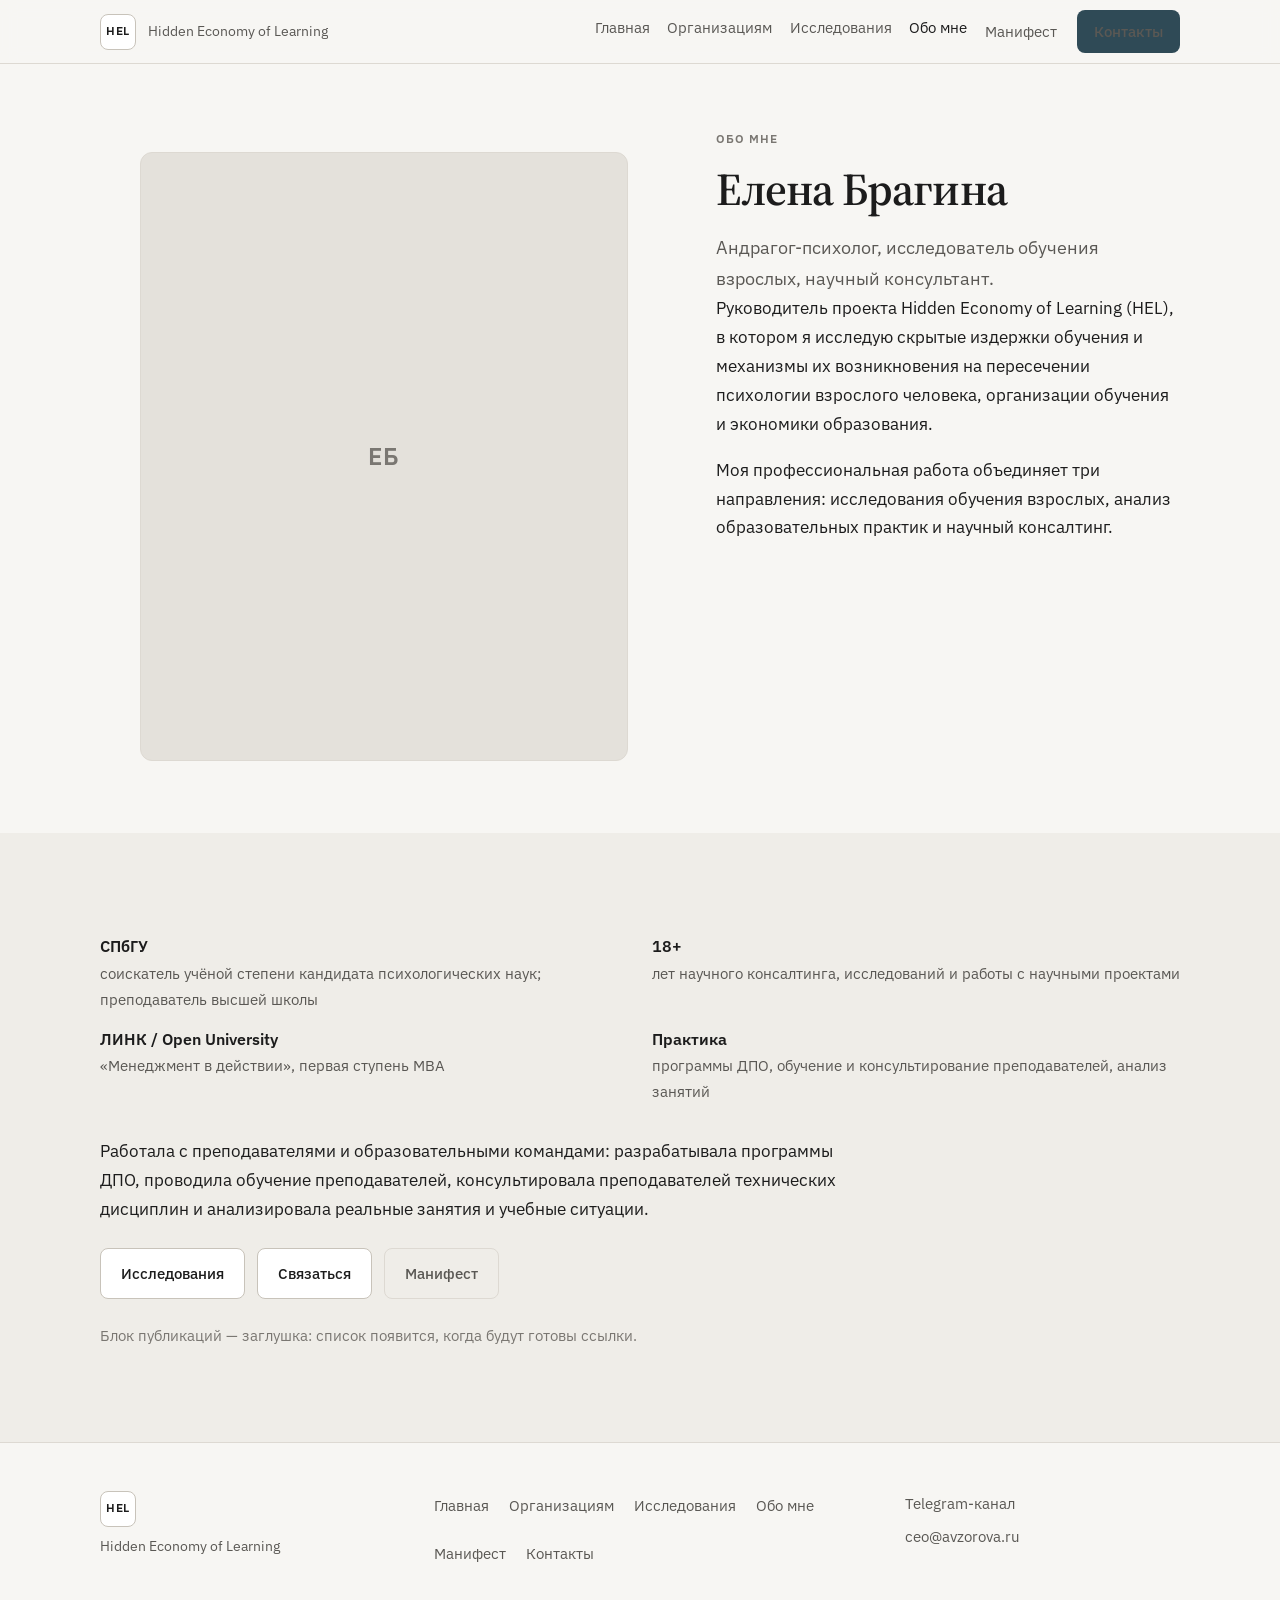
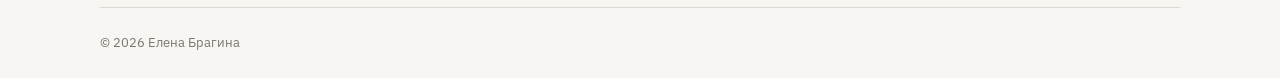
==== about/index.html @ edc0d427 "Add files via upload" ====
<!DOCTYPE html>
<html lang="ru">
<head>
  <meta charset="UTF-8">
  <meta name="viewport" content="width=device-width, initial-scale=1.0">
  <title>Обо мне | Елена Брагина</title>
  <meta name="description" content="Елена Брагина — андрагог-психолог, исследователь обучения взрослых, научный консультант.">
  <link rel="icon" href="../assets/images/favicon.svg" type="image/svg+xml">
  <link rel="preconnect" href="https://fonts.googleapis.com">
  <link rel="preconnect" href="https://fonts.gstatic.com" crossorigin>
  <link href="https://fonts.googleapis.com/css2?family=IBM+Plex+Sans:wght@400;500;600&family=Source+Serif+4:opsz,wght@8..60,400;8..60,600&display=swap" rel="stylesheet">
  <link rel="stylesheet" href="../assets/css/styles.css">
</head>
<body>
  <a class="skip-link" href="#main">Перейти к содержанию</a>
  <header class="site-header">
    <div class="container header-inner">
      <a class="logo" href="../"><span class="logo-mark">HEL</span><span class="logo-text">Hidden Economy of Learning</span></a>
      <button class="nav-toggle" type="button" aria-expanded="false" aria-controls="site-nav" aria-label="Открыть меню"><span></span><span></span></button>
      <nav class="site-nav" id="site-nav" aria-label="Основное меню">
        <ul>
          <li><a href="../">Главная</a></li>
          <li><a href="../organizations/">Организациям</a></li>
          <li><a href="../research/">Исследования</a></li>
          <li><a class="is-active" href="./" aria-current="page">Обо мне</a></li>
          <li><a href="../manifesto/">Манифест</a></li>
        </ul>
        <a class="btn btn-primary btn-sm nav-cta" href="../contact/">Контакты</a>
      </nav>
    </div>
  </header>

  <main id="main">
    <section class="section page-hero">
      <div class="container two-col">
        <figure class="photo-placeholder" aria-label="Фотография — заглушка">ЕБ</figure>
        <div>
          <p class="eyebrow">Обо мне</p>
          <h1>Елена Брагина</h1>
          <p class="lead">Андрагог-психолог, исследователь обучения взрослых, научный консультант.</p>
          <p>
            Руководитель проекта Hidden Economy of Learning (HEL), в котором я исследую скрытые издержки обучения и механизмы их возникновения на пересечении психологии взрослого человека, организации обучения и экономики образования.
          </p>
          <p>
            Моя профессиональная работа объединяет три направления: исследования обучения взрослых, анализ образовательных практик и научный консалтинг.
          </p>
        </div>
      </div>
    </section>

    <section class="section section-alt">
      <div class="container">
        <ul class="stat-list">
          <li><strong>СПбГУ</strong> соискатель учёной степени кандидата психологических наук; преподаватель высшей школы</li>
          <li><strong>18+</strong> лет научного консалтинга, исследований и работы с научными проектами</li>
          <li><strong>ЛИНК / Open University</strong> «Менеджмент в действии», первая ступень MBA</li>
          <li><strong>Практика</strong> программы ДПО, обучение и консультирование преподавателей, анализ занятий</li>
        </ul>
        <div class="prose-wide" style="margin-top: 2rem;">
          <p>
            Работала с преподавателями и образовательными командами: разрабатывала программы ДПО, проводила обучение преподавателей, консультировала преподавателей технических дисциплин и анализировала реальные занятия и учебные ситуации.
          </p>
        </div>
        <div class="actions" id="publications">
          <a class="btn btn-secondary" href="../research/">Исследования</a>
          <a class="btn btn-secondary" href="../contact/">Связаться</a>
          <a class="btn btn-ghost" href="../manifesto/">Манифест</a>
        </div>
        <p style="margin-top: 1.5rem; color: var(--text-soft); font-size: 0.95rem;">
          Блок публикаций — заглушка: список появится, когда будут готовы ссылки.
        </p>
      </div>
    </section>
  </main>

  <footer class="site-footer">
    <div class="container footer-grid">
      <div class="footer-brand"><span class="logo-mark">HEL</span><p>Hidden Economy of Learning</p></div>
      <nav aria-label="Навигация в подвале">
        <ul class="footer-links">
          <li><a href="../">Главная</a></li>
          <li><a href="../organizations/">Организациям</a></li>
          <li><a href="../research/">Исследования</a></li>
          <li><a href="./">Обо мне</a></li>
          <li><a href="../manifesto/">Манифест</a></li>
          <li><a href="../contact/">Контакты</a></li>
        </ul>
      </nav>
      <div class="footer-contacts">
        <a href="https://t.me/resistentia_life" target="_blank" rel="noopener noreferrer">Telegram-канал</a>
        <a href="mailto:ceo@avzorova.ru">ceo@avzorova.ru</a>
      </div>
    </div>
    <div class="container footer-bottom"><p>© 2026 Елена Брагина</p></div>
  </footer>
  <script src="../assets/js/main.js"></script>
</body>
</html>
---- assets/css/styles.css ----
/* HEL — prototype v2
   Calm intellectual style, medium complexity */

:root {
  --bg: #f7f6f3;
  --bg-alt: #efede8;
  --bg-soft: #eceae4;
  --surface: #ffffff;
  --text: #1c1c1c;
  --text-muted: #5a5854;
  --text-soft: #7a7772;
  --border: #ddd9d2;
  --border-strong: #c8c3ba;
  --accent: #2f4a56;
  --accent-hover: #243a44;
  --accent-soft: rgba(47, 74, 86, 0.08);
  --shadow: 0 1px 2px rgba(28, 28, 28, 0.04), 0 8px 24px rgba(28, 28, 28, 0.06);
  --radius: 12px;
  --radius-sm: 8px;
  --max-width: 1080px;
  --text-width: 42rem;
  --header-height: 64px;
  --font-sans: "IBM Plex Sans", system-ui, sans-serif;
  --font-serif: "Source Serif 4", Georgia, serif;
}

*, *::before, *::after { box-sizing: border-box; }

html {
  scroll-behavior: smooth;
  scroll-padding-top: calc(var(--header-height) + 16px);
}

body {
  margin: 0;
  font-family: var(--font-sans);
  font-size: 1.0625rem;
  line-height: 1.7;
  color: var(--text);
  background: var(--bg);
  -webkit-font-smoothing: antialiased;
}

img, svg { display: block; max-width: 100%; }

a {
  color: var(--accent);
  text-decoration-thickness: 1px;
  text-underline-offset: 0.15em;
}

a:hover { color: var(--accent-hover); }

h1, h2, h3, h4 {
  font-family: var(--font-serif);
  font-weight: 600;
  line-height: 1.25;
  letter-spacing: -0.02em;
  margin: 0 0 0.85rem;
}

h1 { font-size: clamp(2rem, 4.2vw, 2.85rem); }
h2 { font-size: clamp(1.45rem, 2.8vw, 1.9rem); }
h3 { font-size: 1.2rem; font-family: var(--font-sans); font-weight: 600; }
h4 { font-size: 1.05rem; font-family: var(--font-sans); font-weight: 600; }

p { margin: 0 0 1.05rem; }
ul, ol { margin: 0 0 1.25rem; padding-left: 1.25rem; }
li { margin-bottom: 0.45rem; }
li:last-child { margin-bottom: 0; }

.container {
  width: min(100% - 2rem, var(--max-width));
  margin-inline: auto;
}

.prose { max-width: var(--text-width); }
.prose-wide { max-width: 48rem; }

.skip-link {
  position: absolute;
  left: -9999px;
  top: 0;
  z-index: 999;
  padding: 0.75rem 1rem;
  background: var(--accent);
  color: #fff;
  text-decoration: none;
}

.skip-link:focus { left: 1rem; top: 1rem; }

/* Header */
.site-header {
  position: sticky;
  top: 0;
  z-index: 100;
  height: var(--header-height);
  background: rgba(247, 246, 243, 0.92);
  backdrop-filter: blur(8px);
  border-bottom: 1px solid var(--border);
}

.header-inner {
  display: flex;
  align-items: center;
  justify-content: space-between;
  height: 100%;
  gap: 1rem;
}

.logo {
  display: flex;
  align-items: center;
  gap: 0.75rem;
  text-decoration: none;
  color: var(--text);
  min-width: 0;
}

.logo-mark {
  display: inline-flex;
  align-items: center;
  justify-content: center;
  width: 2.25rem;
  height: 2.25rem;
  border: 1px solid var(--border-strong);
  border-radius: var(--radius-sm);
  font-size: 0.75rem;
  font-weight: 600;
  letter-spacing: 0.04em;
  background: var(--surface);
}

.logo-text {
  font-size: 0.875rem;
  color: var(--text-muted);
  white-space: nowrap;
  overflow: hidden;
  text-overflow: ellipsis;
}

.site-nav {
  display: flex;
  align-items: center;
  gap: 1.25rem;
}

.site-nav ul {
  display: flex;
  align-items: center;
  gap: 1.1rem;
  list-style: none;
  margin: 0;
  padding: 0;
}

.site-nav a {
  text-decoration: none;
  color: var(--text-muted);
  font-size: 0.9375rem;
}

.site-nav a:hover,
.site-nav a.is-active {
  color: var(--text);
}

.nav-toggle {
  display: none;
  flex-direction: column;
  justify-content: center;
  gap: 5px;
  width: 2.5rem;
  height: 2.5rem;
  padding: 0;
  border: 1px solid var(--border);
  border-radius: var(--radius-sm);
  background: var(--surface);
  cursor: pointer;
}

.nav-toggle span {
  display: block;
  width: 18px;
  height: 1.5px;
  margin-inline: auto;
  background: var(--text);
  transition: transform 0.2s, opacity 0.2s;
}

.nav-toggle[aria-expanded="true"] span:first-child {
  transform: translateY(3.25px) rotate(45deg);
}

.nav-toggle[aria-expanded="true"] span:last-child {
  transform: translateY(-3.25px) rotate(-45deg);
}

/* Buttons */
.btn {
  display: inline-flex;
  align-items: center;
  justify-content: center;
  gap: 0.5rem;
  padding: 0.75rem 1.25rem;
  border-radius: var(--radius-sm);
  border: 1px solid transparent;
  font: inherit;
  font-size: 0.9375rem;
  font-weight: 500;
  text-decoration: none;
  cursor: pointer;
  transition: background 0.15s, border-color 0.15s, color 0.15s;
}

.btn-sm { padding: 0.5rem 1rem; font-size: 0.875rem; }

.btn-primary {
  background: var(--accent);
  color: #fff;
}

.btn-primary:hover {
  background: var(--accent-hover);
  color: #fff;
}

.btn-secondary {
  background: var(--surface);
  color: var(--text);
  border-color: var(--border-strong);
}

.btn-secondary:hover {
  border-color: var(--text-muted);
  color: var(--text);
}

.btn-ghost {
  background: transparent;
  color: var(--text-muted);
  border-color: var(--border);
}

.btn-ghost:hover { color: var(--text); }

.text-link {
  text-decoration: none;
  font-weight: 500;
  color: var(--accent);
}

.text-link:hover { text-decoration: underline; }

.actions {
  display: flex;
  flex-wrap: wrap;
  gap: 0.75rem;
  margin: 1.5rem 0 0;
}

.actions-row {
  display: flex;
  flex-wrap: wrap;
  align-items: center;
  gap: 1rem;
  margin-top: 1.25rem;
}

/* Sections */
.section { padding: clamp(3rem, 6vw, 4.75rem) 0; }
.section-alt { background: var(--bg-alt); }
.section-soft { background: var(--bg-soft); }
.section-dark {
  background: var(--accent);
  color: #fff;
}

.section-header {
  max-width: var(--text-width);
  margin-bottom: 2rem;
}

.section-intro {
  color: var(--text-muted);
  font-size: 1.0625rem;
  margin: 0;
}

.eyebrow {
  font-size: 0.78rem;
  font-weight: 600;
  letter-spacing: 0.08em;
  text-transform: uppercase;
  color: var(--text-soft);
  margin: 0 0 0.75rem;
}

.lead {
  font-size: 1.15rem;
  color: var(--text-muted);
  max-width: 40rem;
}

.section-subhead {
  margin-top: 2.75rem;
  margin-bottom: 1.25rem;
}

.page-hero > .container > .section-subhead:first-of-type,
.page-hero h1 + .section-subhead {
  margin-top: 0.75rem;
  margin-bottom: 2.25rem;
}

.page-hero {
  padding-top: clamp(2.5rem, 5vw, 4rem);
  padding-bottom: clamp(2rem, 4vw, 3rem);
}

.page-hero .lead { margin-bottom: 0; }

.note {
  display: inline-block;
  padding: 0.35rem 0.7rem;
  border-radius: 999px;
  background: var(--accent-soft);
  color: var(--accent);
  font-size: 0.8125rem;
  font-weight: 600;
  margin-bottom: 1rem;
}

.pullquote {
  margin: 1.75rem 0;
  padding: 1.25rem 0 1.25rem 1.25rem;
  border-left: 2px solid var(--accent);
  font-family: var(--font-serif);
  font-size: 1.25rem;
  line-height: 1.45;
  color: var(--text);
}

.divider {
  border: 0;
  border-top: 1px solid var(--border);
  margin: 2rem 0;
}

/* Cards */
.card-grid {
  display: grid;
  gap: 1.25rem;
}

.card-grid-2 { grid-template-columns: repeat(2, 1fr); }
.card-grid-3 { grid-template-columns: repeat(3, 1fr); }

.card {
  background: var(--surface);
  border: 1px solid var(--border);
  border-radius: var(--radius);
  padding: 1.5rem;
  box-shadow: var(--shadow);
}

.card p:last-child { margin-bottom: 0; }

.card .text-link {
  display: inline-block;
  margin-top: 1rem;
}

.card-muted {
  background: transparent;
  box-shadow: none;
}

.topic-list {
  display: flex;
  flex-wrap: wrap;
  gap: 0.5rem;
  list-style: none;
  margin: 1.25rem 0 0;
  padding: 0;
}

.topic-list li {
  margin: 0;
  padding: 0.4rem 0.75rem;
  border: 1px solid var(--border);
  border-radius: 999px;
  background: var(--surface);
  font-size: 0.875rem;
  color: var(--text-muted);
}

.banner-card {
  display: flex;
  align-items: center;
  justify-content: space-between;
  gap: 1.5rem;
  margin-top: 1.5rem;
  padding: 1.5rem 1.75rem;
  background: var(--accent-soft);
  border: 1px solid var(--border);
  border-radius: var(--radius);
}

.banner-card h3 { margin-bottom: 0.35rem; }
.banner-card p { margin: 0; color: var(--text-muted); font-size: 0.95rem; }

.price-grid {
  display: grid;
  grid-template-columns: repeat(2, 1fr);
  gap: 1.25rem;
}

.price-card h3 { margin-bottom: 0.35rem; }
.price-card .price {
  font-family: var(--font-serif);
  font-size: 1.5rem;
  margin: 0.75rem 0;
}

.checklist {
  list-style: none;
  padding: 0;
}

.checklist li {
  position: relative;
  padding-left: 1.25rem;
}

.checklist li::before {
  content: "→";
  position: absolute;
  left: 0;
  color: var(--accent);
}

.stat-list {
  display: grid;
  grid-template-columns: repeat(2, 1fr);
  gap: 0.85rem 1.5rem;
  list-style: none;
  margin: 1.5rem 0;
  padding: 0;
}

.stat-list li {
  font-size: 0.95rem;
  color: var(--text-muted);
  margin: 0;
}

.stat-list strong {
  display: block;
  color: var(--text);
  font-size: 1rem;
  font-weight: 600;
}

.two-col {
  display: grid;
  grid-template-columns: 1.1fr 0.9fr;
  gap: clamp(1.5rem, 4vw, 3rem);
  align-items: start;
}

.science-grid {
  display: grid;
  grid-template-columns: 1.2fr 0.8fr;
  gap: clamp(2rem, 4vw, 3rem);
  align-items: start;
}

.timeline {
  list-style: none;
  margin: 0;
  padding: 0;
  border-left: 2px solid var(--border-strong);
}

.timeline li {
  padding: 0 0 1.75rem 1.5rem;
  position: relative;
}

.timeline li:last-child { padding-bottom: 0; }

.timeline li::before {
  content: "";
  position: absolute;
  left: -5px;
  top: 0.35rem;
  width: 8px;
  height: 8px;
  border-radius: 50%;
  background: var(--accent);
}

.timeline time {
  display: block;
  font-size: 0.8125rem;
  font-weight: 600;
  letter-spacing: 0.04em;
  color: var(--accent);
  margin-bottom: 0.25rem;
}

.timeline p {
  margin: 0;
  font-size: 0.9375rem;
  color: var(--text-muted);
}

.sources {
  margin-top: 2rem;
  padding-top: 1rem;
  border-top: 1px solid var(--border);
  font-size: 0.9rem;
  color: var(--text-muted);
}

.sources summary {
  cursor: pointer;
  font-weight: 500;
  color: var(--text);
}

.sources ul {
  margin-top: 0.85rem;
}

.sources a {
  word-break: break-word;
}

.photo-placeholder {
  display: flex;
  align-items: center;
  justify-content: center;
  aspect-ratio: 4 / 5;
  background: #e4e1db;
  border: 1px solid var(--border);
  border-radius: var(--radius);
  font-size: 1.5rem;
  font-weight: 600;
  color: var(--text-soft);
  letter-spacing: 0.04em;
}

.form-card {
  background: var(--surface);
  border: 1px solid var(--border);
  border-radius: var(--radius);
  padding: 1.5rem;
  box-shadow: var(--shadow);
}

.form-grid {
  display: grid;
  gap: 1rem;
}

label {
  display: grid;
  gap: 0.35rem;
  font-size: 0.9rem;
  font-weight: 500;
  color: var(--text-muted);
}

input, textarea {
  width: 100%;
  padding: 0.75rem 0.85rem;
  border: 1px solid var(--border-strong);
  border-radius: var(--radius-sm);
  background: #fff;
  font: inherit;
  color: var(--text);
}

input:focus, textarea:focus {
  outline: 2px solid rgba(47, 74, 86, 0.25);
  border-color: var(--accent);
}

textarea { min-height: 120px; resize: vertical; }

.contact-list {
  list-style: none;
  padding: 0;
  margin: 1.25rem 0 0;
}

.contact-list li {
  margin-bottom: 0.65rem;
  color: var(--text-muted);
}

.contact-list strong {
  display: inline-block;
  min-width: 8.5rem;
  color: var(--text);
}

.section-dark h1,
.section-dark h2,
.section-dark h3,
.section-dark p { color: #fff; }

.section-dark p { opacity: 0.9; }

.section-dark .btn-primary {
  background: #fff;
  color: var(--accent);
}

.section-dark .btn-primary:hover {
  background: #f0eeea;
  color: var(--accent-hover);
}

.section-dark .btn-secondary,
.section-dark .btn-ghost {
  border-color: rgba(255, 255, 255, 0.35);
  color: #fff;
  background: transparent;
}

.section-dark .btn-secondary:hover,
.section-dark .btn-ghost:hover {
  background: rgba(255, 255, 255, 0.08);
  color: #fff;
}

.section-dark .text-link { color: #fff; }

/* Footer */
.site-footer {
  padding: 3rem 0 1.5rem;
  border-top: 1px solid var(--border);
  background: var(--bg);
}

.footer-grid {
  display: grid;
  grid-template-columns: 1.1fr 1.6fr 1fr;
  gap: 2rem;
  align-items: start;
}

.footer-brand p {
  margin: 0.5rem 0 0;
  font-size: 0.875rem;
  color: var(--text-muted);
}

.footer-links {
  display: flex;
  flex-wrap: wrap;
  gap: 0.75rem 1.25rem;
  list-style: none;
  margin: 0;
  padding: 0;
}

.footer-links a,
.footer-contacts a {
  text-decoration: none;
  color: var(--text-muted);
  font-size: 0.9375rem;
}

.footer-links a:hover,
.footer-contacts a:hover { color: var(--text); }

.footer-contacts {
  display: flex;
  flex-direction: column;
  gap: 0.5rem;
}

.footer-bottom {
  margin-top: 2rem;
  padding-top: 1.5rem;
  border-top: 1px solid var(--border);
}

.footer-bottom p {
  margin: 0;
  font-size: 0.8125rem;
  color: var(--text-soft);
}

.subnav {
  display: flex;
  flex-wrap: wrap;
  gap: 0.65rem;
  margin: 1.5rem 0 0;
}

.subnav a {
  text-decoration: none;
  padding: 0.45rem 0.8rem;
  border: 1px solid var(--border);
  border-radius: 999px;
  background: var(--surface);
  color: var(--text-muted);
  font-size: 0.875rem;
}

.subnav a:hover,
.subnav a.is-active {
  color: var(--text);
  border-color: var(--border-strong);
}

@media (max-width: 960px) {
  .card-grid-2,
  .card-grid-3,
  .price-grid,
  .two-col,
  .science-grid,
  .footer-grid {
    grid-template-columns: 1fr;
  }

  .banner-card {
    flex-direction: column;
    align-items: flex-start;
  }
}

@media (max-width: 860px) {
  .logo-text { display: none; }
  .nav-toggle { display: flex; }

  .site-nav {
    position: fixed;
    inset: var(--header-height) 0 auto 0;
    flex-direction: column;
    align-items: stretch;
    gap: 0;
    padding: 1rem;
    background: var(--bg);
    border-bottom: 1px solid var(--border);
    transform: translateY(-110%);
    opacity: 0;
    pointer-events: none;
    transition: transform 0.2s, opacity 0.2s;
  }

  .site-nav.is-open {
    transform: translateY(0);
    opacity: 1;
    pointer-events: auto;
  }

  .site-nav ul {
    flex-direction: column;
    align-items: stretch;
    gap: 0;
  }

  .site-nav li { border-bottom: 1px solid var(--border); }
  .site-nav a { display: block; padding: 0.875rem 0; }
  .nav-cta { width: 100%; margin-top: 0.75rem; }
  .stat-list { grid-template-columns: 1fr; }
}
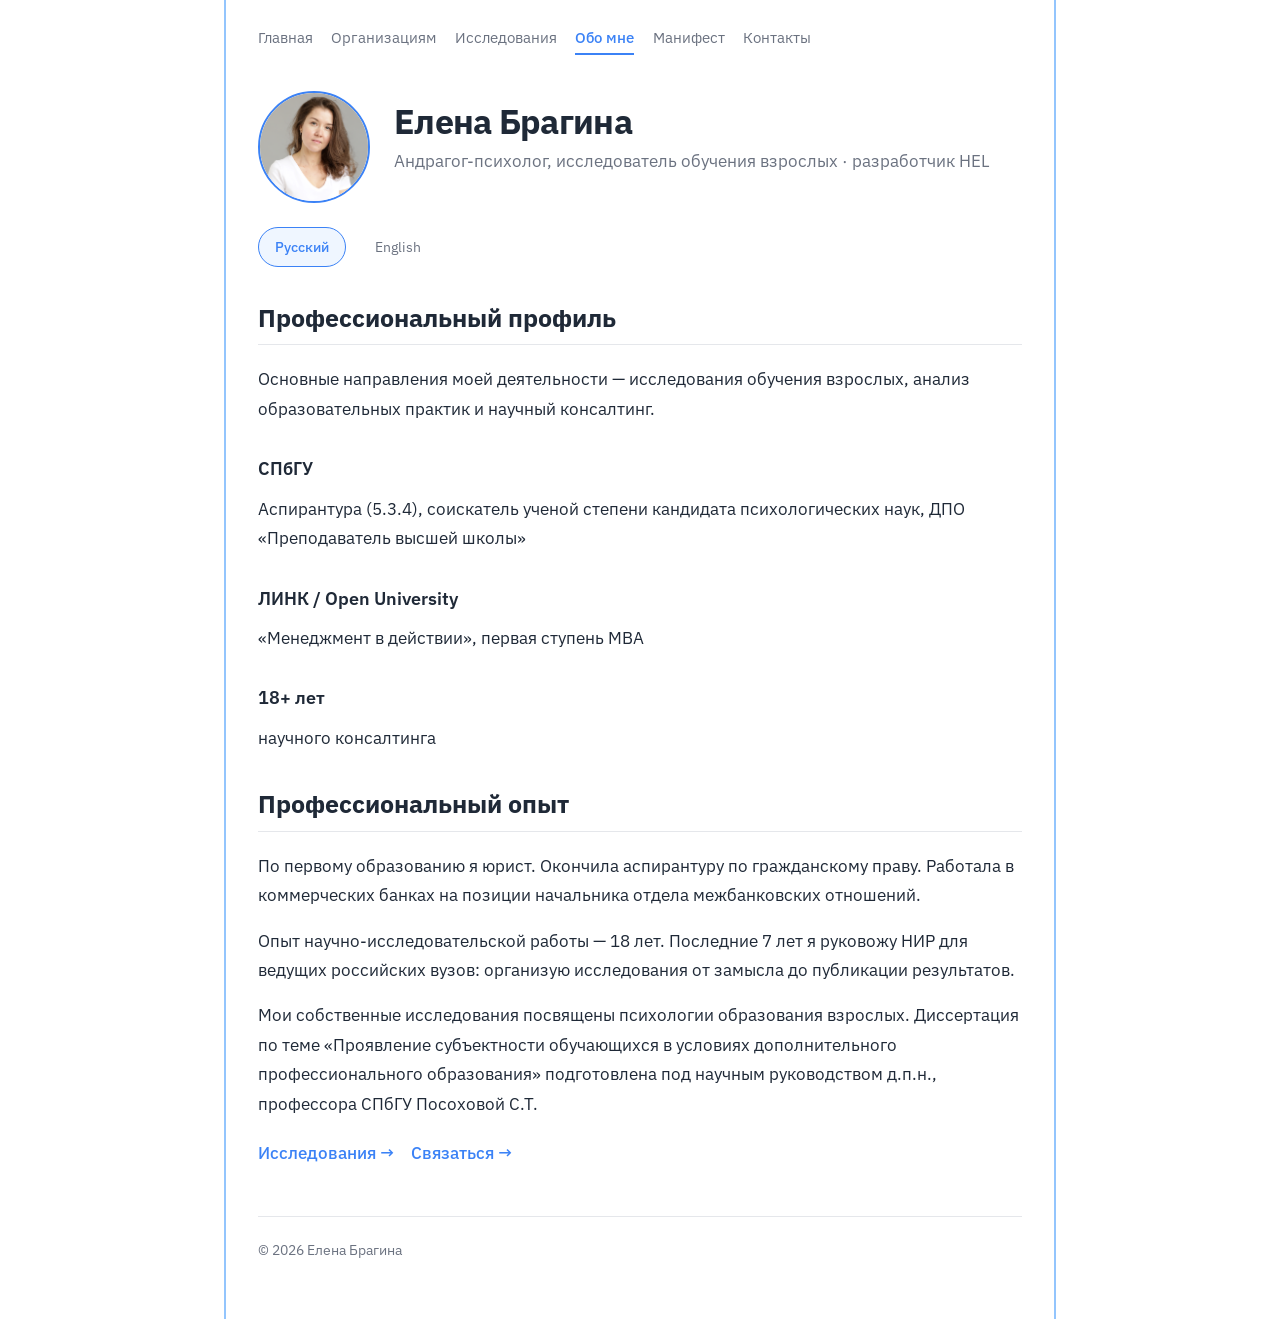
==== commit e48a63a2: "Add files via upload" ====
--- a/about/index.html
+++ b/about/index.html
@@ -4,95 +4,81 @@
   <meta charset="UTF-8">
   <meta name="viewport" content="width=device-width, initial-scale=1.0">
   <title>Обо мне | Елена Брагина</title>
-  <meta name="description" content="Елена Брагина — андрагог-психолог, исследователь обучения взрослых, научный консультант.">
+  <meta name="description" content="Елена Брагина — андрагог-психолог, исследователь обучения взрослых, разработчик HEL.">
   <link rel="icon" href="../assets/images/favicon.svg" type="image/svg+xml">
   <link rel="preconnect" href="https://fonts.googleapis.com">
   <link rel="preconnect" href="https://fonts.gstatic.com" crossorigin>
-  <link href="https://fonts.googleapis.com/css2?family=IBM+Plex+Sans:wght@400;500;600&family=Source+Serif+4:opsz,wght@8..60,400;8..60,600&display=swap" rel="stylesheet">
-  <link rel="stylesheet" href="../assets/css/styles.css">
+  <link href="https://fonts.googleapis.com/css2?family=IBM+Plex+Sans:wght@400;500;600;700&display=swap" rel="stylesheet">
+  <link rel="stylesheet" href="../assets/css/home.css">
 </head>
-<body>
-  <a class="skip-link" href="#main">Перейти к содержанию</a>
-  <header class="site-header">
-    <div class="container header-inner">
-      <a class="logo" href="../"><span class="logo-mark">HEL</span><span class="logo-text">Hidden Economy of Learning</span></a>
-      <button class="nav-toggle" type="button" aria-expanded="false" aria-controls="site-nav" aria-label="Открыть меню"><span></span><span></span></button>
-      <nav class="site-nav" id="site-nav" aria-label="Основное меню">
-        <ul>
-          <li><a href="../">Главная</a></li>
-          <li><a href="../organizations/">Организациям</a></li>
-          <li><a href="../research/">Исследования</a></li>
-          <li><a class="is-active" href="./" aria-current="page">Обо мне</a></li>
-          <li><a href="../manifesto/">Манифест</a></li>
-        </ul>
-        <a class="btn btn-primary btn-sm nav-cta" href="../contact/">Контакты</a>
+<body class="home">
+  <div class="home-frame">
+    <header class="home-top">
+      <nav class="home-nav" aria-label="Меню">
+        <a href="../">Главная</a>
+        <a href="../organizations/">Организациям</a>
+        <a href="../research/">Исследования</a>
+        <a class="is-active" href="./" aria-current="page">Обо мне</a>
+        <a href="../manifesto/">Манифест</a>
+        <a href="../contact/">Контакты</a>
       </nav>
-    </div>
-  </header>
+    </header>
 
-  <main id="main">
-    <section class="section page-hero">
-      <div class="container two-col">
-        <figure class="photo-placeholder" aria-label="Фотография — заглушка">ЕБ</figure>
-        <div>
-          <p class="eyebrow">Обо мне</p>
-          <h1>Елена Брагина</h1>
-          <p class="lead">Андрагог-психолог, исследователь обучения взрослых, научный консультант.</p>
-          <p>
-            Руководитель проекта Hidden Economy of Learning (HEL), в котором я исследую скрытые издержки обучения и механизмы их возникновения на пересечении психологии взрослого человека, организации обучения и экономики образования.
-          </p>
-          <p>
-            Моя профессиональная работа объединяет три направления: исследования обучения взрослых, анализ образовательных практик и научный консалтинг.
-          </p>
-        </div>
+    <section class="home-hero">
+      <div class="home-photo">
+        <img src="../assets/images/elena-bragina.png" alt="Елена Брагина">
+      </div>
+      <div>
+        <h1>Елена Брагина</h1>
+        <p class="home-role">Андрагог-психолог, исследователь обучения взрослых · разработчик HEL</p>
       </div>
     </section>
 
-    <section class="section section-alt">
-      <div class="container">
-        <ul class="stat-list">
-          <li><strong>СПбГУ</strong> соискатель учёной степени кандидата психологических наук; преподаватель высшей школы</li>
-          <li><strong>18+</strong> лет научного консалтинга, исследований и работы с научными проектами</li>
-          <li><strong>ЛИНК / Open University</strong> «Менеджмент в действии», первая ступень MBA</li>
-          <li><strong>Практика</strong> программы ДПО, обучение и консультирование преподавателей, анализ занятий</li>
-        </ul>
-        <div class="prose-wide" style="margin-top: 2rem;">
-          <p>
-            Работала с преподавателями и образовательными командами: разрабатывала программы ДПО, проводила обучение преподавателей, консультировала преподавателей технических дисциплин и анализировала реальные занятия и учебные ситуации.
-          </p>
-        </div>
-        <div class="actions" id="publications">
-          <a class="btn btn-secondary" href="../research/">Исследования</a>
-          <a class="btn btn-secondary" href="../contact/">Связаться</a>
-          <a class="btn btn-ghost" href="../manifesto/">Манифест</a>
-        </div>
-        <p style="margin-top: 1.5rem; color: var(--text-soft); font-size: 0.95rem;">
-          Блок публикаций — заглушка: список появится, когда будут готовы ссылки.
-        </p>
-      </div>
-    </section>
-  </main>
+    <div class="lang-switch" aria-label="Язык">
+      <a class="is-active" href="./" aria-current="page">Русский</a>
+      <a href="../en/">English</a>
+    </div>
 
-  <footer class="site-footer">
-    <div class="container footer-grid">
-      <div class="footer-brand"><span class="logo-mark">HEL</span><p>Hidden Economy of Learning</p></div>
-      <nav aria-label="Навигация в подвале">
-        <ul class="footer-links">
-          <li><a href="../">Главная</a></li>
-          <li><a href="../organizations/">Организациям</a></li>
-          <li><a href="../research/">Исследования</a></li>
-          <li><a href="./">Обо мне</a></li>
-          <li><a href="../manifesto/">Манифест</a></li>
-          <li><a href="../contact/">Контакты</a></li>
-        </ul>
-      </nav>
-      <div class="footer-contacts">
-        <a href="https://t.me/resistentia_life" target="_blank" rel="noopener noreferrer">Telegram-канал</a>
-        <a href="mailto:ceo@avzorova.ru">ceo@avzorova.ru</a>
-      </div>
-    </div>
-    <div class="container footer-bottom"><p>© 2026 Елена Брагина</p></div>
-  </footer>
-  <script src="../assets/js/main.js"></script>
+    <main>
+      <h2>Профессиональный профиль</h2>
+      <hr class="section-line">
+
+      <p>
+        Основные направления моей деятельности — исследования обучения взрослых, анализ образовательных практик и научный консалтинг.
+      </p>
+
+      <h3>СПбГУ</h3>
+      <p>Аспирантура (5.3.4), соискатель ученой степени кандидата психологических наук, ДПО «Преподаватель высшей школы»</p>
+
+      <h3>ЛИНК / Open University</h3>
+      <p>«Менеджмент в действии», первая ступень MBA</p>
+
+      <h3>18+ лет</h3>
+      <p>научного консалтинга</p>
+
+      <h2>Профессиональный опыт</h2>
+      <hr class="section-line">
+
+      <p>
+        По первому образованию я юрист. Окончила аспирантуру по гражданскому праву. Работала в коммерческих банках на позиции начальника отдела межбанковских отношений.
+      </p>
+      <p>
+        Опыт научно-исследовательской работы — 18 лет. Последние 7 лет я руковожу НИР для ведущих российских вузов: организую исследования от замысла до публикации результатов.
+      </p>
+      <p>
+        Мои собственные исследования посвящены психологии образования взрослых. Диссертация по теме «Проявление субъектности обучающихся в условиях дополнительного профессионального образования» подготовлена под научным руководством д.п.н., профессора СПбГУ Посоховой С.Т.
+      </p>
+
+      <p>
+        <a class="more" href="../research/">Исследования →</a>
+        &nbsp;&nbsp;
+        <a class="more" href="../contact/">Связаться →</a>
+      </p>
+    </main>
+
+    <footer>
+      <span>© 2026 Елена Брагина</span>
+    </footer>
+  </div>
 </body>
 </html>
--- a/assets/css/home.css
+++ b/assets/css/home.css
@@ -0,0 +1,236 @@
+/* Home — layout inspired by Mirkin: simple, personal, framed */
+
+:root {
+  --bg: #ffffff;
+  --text: #1f2937;
+  --muted: #6b7280;
+  --line: #e5e7eb;
+  --accent: #3b82f6;
+  --accent-soft: #eff6ff;
+  --frame: #93c5fd;
+  --max: 48rem;
+  --font: "IBM Plex Sans", system-ui, -apple-system, sans-serif;
+}
+
+*, *::before, *::after { box-sizing: border-box; }
+
+html { scroll-behavior: smooth; }
+
+body.home {
+  margin: 0;
+  min-height: 100vh;
+  font-family: var(--font);
+  font-size: 1.05rem;
+  line-height: 1.75;
+  color: var(--text);
+  background: var(--bg);
+  -webkit-font-smoothing: antialiased;
+}
+
+.home a {
+  color: var(--accent);
+  text-underline-offset: 0.15em;
+}
+
+.home a:hover { color: #1d4ed8; }
+
+.home-frame {
+  position: relative;
+  width: min(100% - 2rem, calc(var(--max) + 4rem));
+  margin: 0 auto;
+  padding: 1.5rem 2rem 3.5rem;
+  border-left: 2px solid var(--frame);
+  border-right: 2px solid var(--frame);
+  min-height: 100vh;
+}
+
+.home-top {
+  display: flex;
+  flex-wrap: wrap;
+  align-items: center;
+  justify-content: space-between;
+  gap: 0.75rem 1rem;
+  margin-bottom: 2.25rem;
+}
+
+.home-nav {
+  display: flex;
+  flex-wrap: wrap;
+  gap: 0.35rem 1.15rem;
+  font-size: 0.95rem;
+}
+
+.home-nav a {
+  text-decoration: none;
+  color: var(--muted);
+  padding-bottom: 0.15rem;
+  border-bottom: 2px solid transparent;
+}
+
+.home-nav a:hover { color: var(--text); }
+
+.home-nav a.is-active {
+  color: var(--accent);
+  border-bottom-color: var(--accent);
+  font-weight: 500;
+}
+
+.home-hero {
+  display: grid;
+  grid-template-columns: auto 1fr;
+  gap: 1.25rem 1.5rem;
+  align-items: center;
+  margin-bottom: 1.5rem;
+}
+
+.home-photo {
+  width: 112px;
+  height: 112px;
+  border-radius: 50%;
+  border: 2px solid var(--accent);
+  background: #eef2f7;
+  display: flex;
+  align-items: center;
+  justify-content: center;
+  overflow: hidden;
+  flex-shrink: 0;
+}
+
+.home-photo span {
+  font-size: 1.35rem;
+  font-weight: 600;
+  color: var(--muted);
+  letter-spacing: 0.04em;
+}
+
+.home-photo img {
+  width: 100%;
+  height: 100%;
+  object-fit: cover;
+  display: block;
+}
+
+.home-hero h1 {
+  margin: 0 0 0.35rem;
+  font-size: clamp(1.75rem, 3.5vw, 2.15rem);
+  font-weight: 700;
+  line-height: 1.15;
+  letter-spacing: -0.02em;
+  color: var(--text);
+}
+
+.home-role {
+  margin: 0;
+  color: var(--muted);
+  font-size: 1.05rem;
+}
+
+.lang-switch {
+  display: flex;
+  gap: 0.5rem;
+  margin: 0 0 2rem;
+}
+
+.lang-switch a {
+  display: inline-flex;
+  align-items: center;
+  justify-content: center;
+  min-width: 5.5rem;
+  padding: 0.4rem 0.9rem;
+  border-radius: 999px;
+  border: 1px solid transparent;
+  text-decoration: none;
+  font-size: 0.9rem;
+  color: var(--muted);
+  background: transparent;
+}
+
+.lang-switch a:hover {
+  color: var(--text);
+  background: #f9fafb;
+}
+
+.lang-switch a.is-active {
+  color: var(--accent);
+  border-color: var(--accent);
+  background: var(--accent-soft);
+  font-weight: 500;
+}
+
+.home h2 {
+  margin: 2.25rem 0 0.65rem;
+  font-size: 1.55rem;
+  font-weight: 700;
+  line-height: 1.25;
+  color: var(--text);
+}
+
+.home h2 + .section-line {
+  border: 0;
+  border-top: 1px solid var(--line);
+  margin: 0 0 1.25rem;
+}
+
+.home h3 {
+  margin: 1.75rem 0 0.65rem;
+  font-size: 1.15rem;
+  font-weight: 600;
+}
+
+.home p { margin: 0 0 1rem; }
+
+.home ul {
+  margin: 0 0 1.15rem;
+  padding-left: 1.2rem;
+}
+
+.home li { margin-bottom: 0.35rem; }
+
+.home .quiet {
+  color: var(--muted);
+  font-size: 0.95rem;
+}
+
+.home .more {
+  display: inline-block;
+  margin-top: 0.25rem;
+  font-weight: 500;
+  text-decoration: none;
+}
+
+.home .more:hover { text-decoration: underline; }
+
+.home footer {
+  margin-top: 3rem;
+  padding-top: 1.25rem;
+  border-top: 1px solid var(--line);
+  font-size: 0.9rem;
+  color: var(--muted);
+}
+
+.home footer a {
+  color: var(--muted);
+  text-decoration: none;
+  margin-right: 1rem;
+}
+
+.home footer a:hover { color: var(--text); }
+
+@media (max-width: 640px) {
+  .home-frame {
+    width: 100%;
+    padding: 1.15rem 1.15rem 2.75rem;
+    border-left-width: 1.5px;
+    border-right-width: 1.5px;
+  }
+
+  .home-hero {
+    grid-template-columns: 1fr;
+    justify-items: start;
+  }
+
+  .home-photo {
+    width: 96px;
+    height: 96px;
+  }
+}
